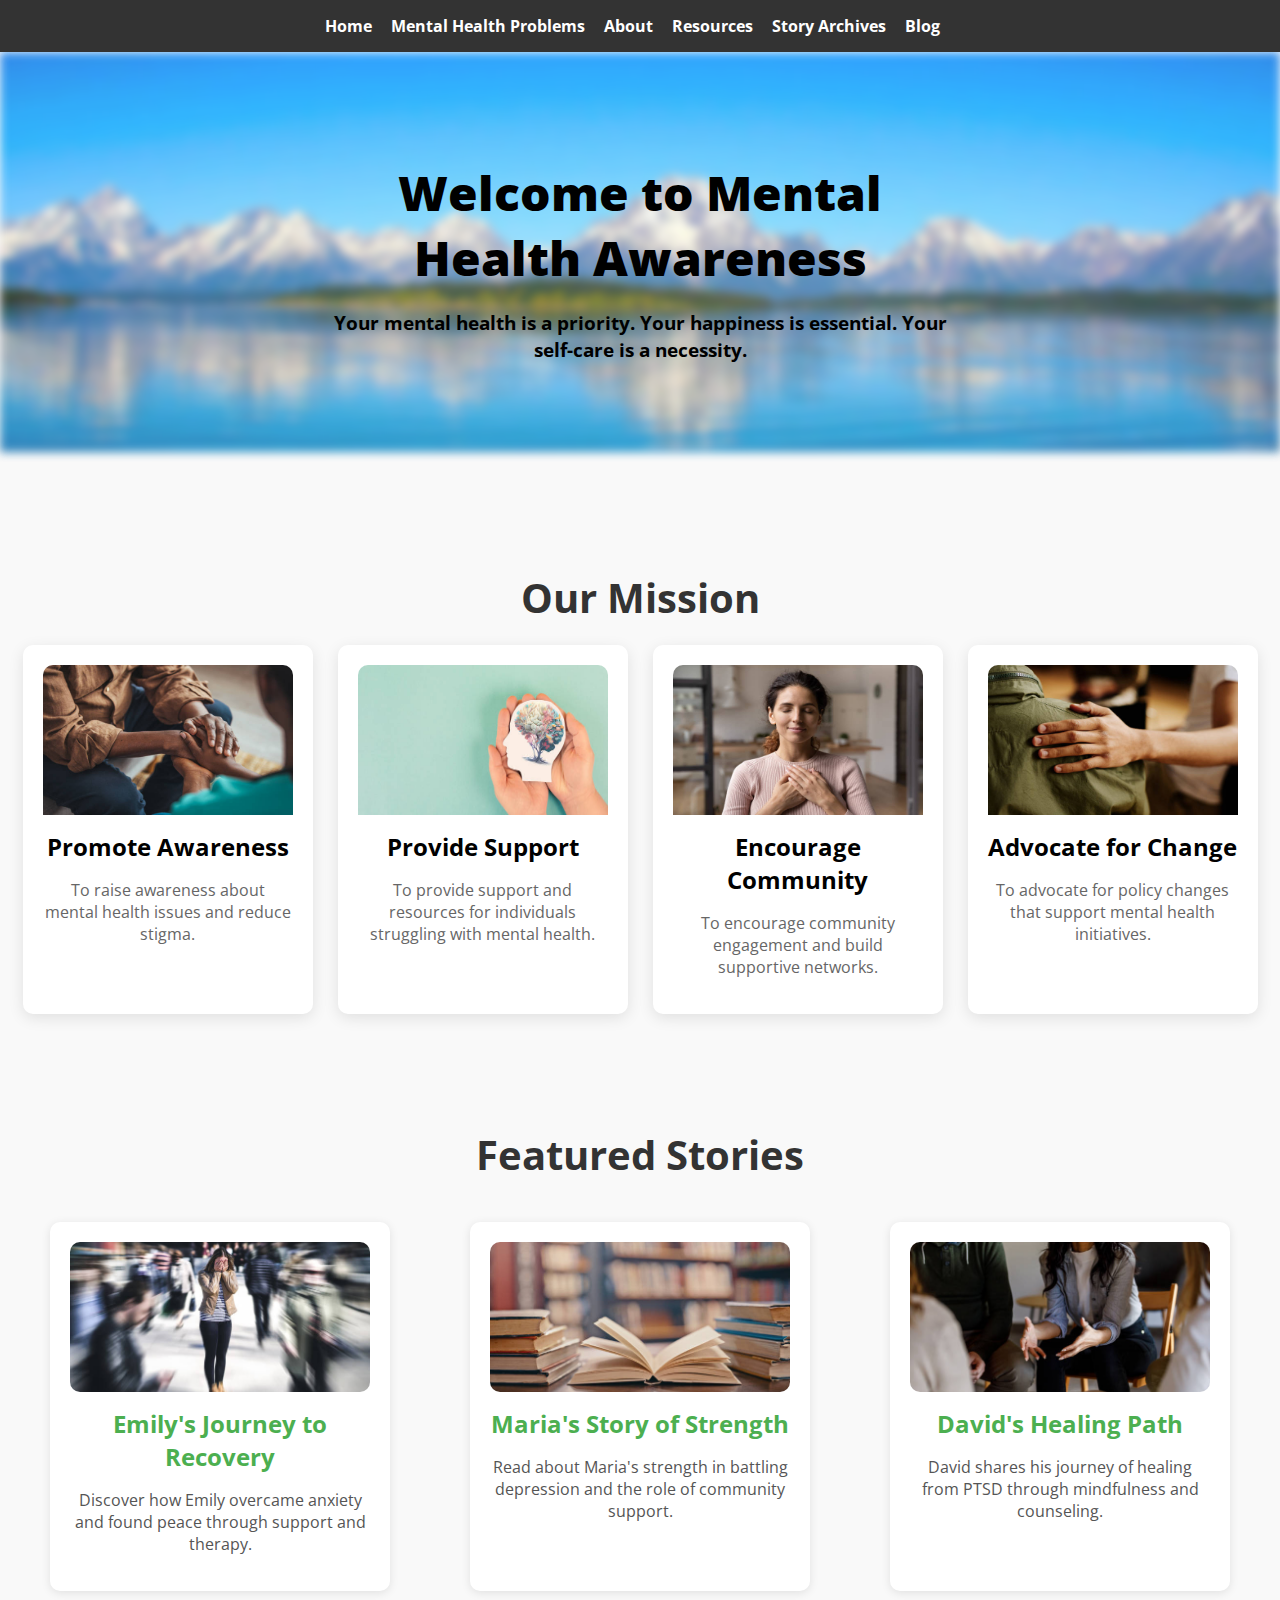
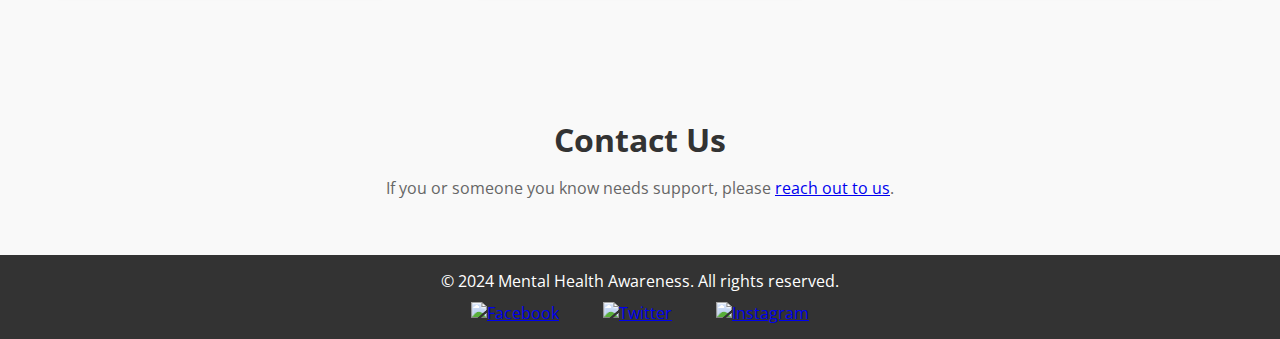
==== index.html @ 05c7d30b "Initial commit" ====
<!DOCTYPE html>
<html lang="en">
<head>
    <meta charset="UTF-8">
    <meta name="viewport" content="width=device-width, initial-scale=1.0">
    <title>Mental Health Awareness</title>
    <link rel="stylesheet" href="assets/css/styles.css">
    <link href="https://fonts.googleapis.com/css2?family=Open+Sans:wght@400;700&display=swap" rel="stylesheet">
</head>
<body>
    <!-- Navigation Bar -->
    <nav class="navbar">
        <ul>
            <li><a href="index.html">Home</a></li>
            <li><a href="mental-health-problems.html">Mental Health Problems</a></li>
            <li><a href="about.html">About</a></li>
            <li><a href="resources.html">Resources</a></li>
            <li><a href="archives.html">Story Archives</a></li>
            <li><a href="blog.html">Blog</a></li>

        </ul>
    </nav>

    <!-- Welcome Section with Blurred Image -->
    <div class="welcome-section">
        <div class="welcome-text">
            <h1>Welcome to Mental Health Awareness</h1>
            <p>Your mental health is a priority. Your happiness is essential. Your self-care is a necessity.</p>
        </div>
        <img src="assets/images/banner1.jpg" alt="Mental Health Awareness" class="welcome-image">
    </div>

    <!-- Our Mission Section -->
    <section class="mission">
        <h2>Our Mission</h2>
        <div class="mission-cards">
            <div class="mission-card">
                <img src="assets/images/picture1.jpg" alt="Mission 1">
                <h3>Promote Awareness</h3>
                <p>To raise awareness about mental health issues and reduce stigma.</p>
            </div>
            <div class="mission-card">
                <img src="assets/images/picture2.jpg" alt="Mission 2">
                <h3>Provide Support</h3>
                <p>To provide support and resources for individuals struggling with mental health.</p>
            </div>
            <div class="mission-card">
                <img src="assets/images/picture3.jpg" alt="Mission 3">
                <h3>Encourage Community</h3>
                <p>To encourage community engagement and build supportive networks.</p>
            </div>
            <div class="mission-card">
                <img src="assets/images/picture4.jpg" alt="Mission 4">
                <h3>Advocate for Change</h3>
                <p>To advocate for policy changes that support mental health initiatives.</p>
            </div>
        </div>
    </section>

    <!-- Stories Section -->
    <section class="stories">
        <h2>Featured Stories</h2>
        <div class="story-cards">
            <div class="card">
                <img src="assets/images/story1.jpg" alt="John's Journey" class="card-image">
                <h3>Emily's Journey to Recovery</h3>
                <p>Discover how Emily overcame anxiety and found peace through support and therapy.</p>
            </div>
            <div class="card">
                <img src="assets/images/story2.jpg" alt="Maria's Story" class="card-image">
                <h3>Maria's Story of Strength</h3>
                <p>Read about Maria's strength in battling depression and the role of community support.</p>
            </div>
            <div class="card">
                <img src="assets/images/story3.jpg" alt="David's Healing Path" class="card-image">
                <h3>David's Healing Path</h3>
                <p>David shares his journey of healing from PTSD through mindfulness and counseling.</p>
            </div>
        </div>
    </section>

    <!-- Contact Us Section -->
    <section class="contact">
        <h2>Contact Us</h2>
        <p>If you or someone you know needs support, please <a href="contact.html">reach out to us</a>.</p>
    </section>

    <!-- Footer -->
    <footer>
        <p>&copy; 2024 Mental Health Awareness. All rights reserved.</p>
        <div class="social-icons">
            <a href="#"><img src="assets/icons/facebook.png" alt="Facebook"></a>
            <a href="#"><img src="assets/icons/twitter.png" alt="Twitter"></a>
            <a href="#"><img src="assets/icons/instagram.png" alt="Instagram"></a>
        </div>
    </footer>

    <script src="assets/js/script.js"></script>
</body>
</html>
---- assets/css/styles.css ----
/* General styles */
body {
    font-family: 'Open Sans', sans-serif;
    margin: 0;
    padding: 0;
    box-sizing: border-box;
    background-color: #f9f9f9;
    opacity: 0; /* Start invisible for fade effect */
    transition: opacity 1s ease; /* Fade-in effect */
}

/* Fade in effect on load */
body.loaded {
    opacity: 1; /* Fully visible when loaded */
}

/* Navbar */
.navbar {
    background-color: #333;
    padding: 15px;
    text-align: center;
}

.navbar ul {
    list-style-type: none;
    margin: 0;
    padding: 0;
}

.navbar ul li {
    display: inline;
    margin-right: 15px;
}

.navbar ul li a {
    color: white;
    text-decoration: none;
    font-weight: bold;
    transition: color 0.3s ease;
}

.navbar ul li a:hover {
    color: #00b4d8;
}

/* Welcome Section */
.welcome-section {
    position: relative;
    text-align: center;
    margin-bottom: 40px;
}

.welcome-image {
    width: 100%;
    height: 400px;
    object-fit: cover;
    filter: blur(5px);
    opacity: 0.8;
}

.welcome-text {
    position: absolute;
    top: 50%;
    left: 50%;
    transform: translate(-50%, -50%);
    text-align: center;
    z-index: 2;
}

.welcome-text h1 {
    font-size: 3rem;
    margin-bottom: 10px;
    font-weight: 900;
    color: black;
}

.welcome-text p {
    font-size: 1.2rem;
    font-weight: 700;
    color: black;
}

/* Our Mission Section */
.mission {
    text-align: center;
    padding: 40px 0;
}

.mission h2 {
    font-size: 2.5rem;
    margin-bottom: 20px;
    font-weight: bold;
    color: #333;
}

.mission-cards {
    display: flex;
    justify-content: space-around;
    flex-wrap: wrap;
    gap: 20px;
    padding: 0 20px;
}

.mission-card {
    background-color: white;
    padding: 20px;
    width: 250px;
    border-radius: 10px;
    box-shadow: 0 4px 15px rgba(0, 0, 0, 0.1);
    transition: transform 0.3s ease;
}

.mission-card img {
    width: 100%;
    height: 150px;
    border-radius: 10px 10px 0 0; /* Round top corners */
}

.mission-card h3 {
    font-size: 1.5rem;
    margin: 10px 0 5px;
}

.mission-card p {
    font-size: 1rem;
    color: #666;
}

/* Stories Section */
.stories {
    text-align: center;
    padding: 40px 0;
}

.stories h2 {
    font-size: 2.5rem;
    margin-bottom: 20px;
    font-weight: bold;
    color: #333;
}

.story-cards {
    display: flex;
    justify-content: space-around;
    flex-wrap: wrap;
    gap: 20px;
    padding: 0 20px;
}

.card {
    background-color: white;
    padding: 20px;
    width: 300px;
    border-radius: 10px;
    box-shadow: 0 4px 15px rgba(0, 0, 0, 0.1);
    transition: transform 0.3s ease, box-shadow 0.3s ease;
}

.card-image {
    width: 100%;
    height: 150px;
    object-fit: cover;
    border-radius: 10px 10px 0 0; /* Round top corners */
}

.card h3 {
    font-size: 1.5rem;
    margin: 10px 0 5px;
    font-weight: bold;
    color: #333;
}

.card p {
    font-size: 1rem;
    color: #666;
}

.card:hover {
    transform: translateY(-10px);
    box-shadow: 0 6px 20px rgba(0, 0, 0, 0.2);
}

/* Contact Section */
.contact {
    text-align: center;
    padding: 40px 0;
}

.contact h2 {
    font-size: 2rem;
    margin-bottom: 10px;
    font-weight: bold;
    color: #333;
}

.contact p {
    font-size: 1rem;
    color: #666;
}

/* Footer */
footer {
    background-color: #333;
    color: white;
    text-align: center;
    padding: 20px 0;
}

footer p {
    margin: 10px 0;
}

.social-icons a {
    margin: 0 10px;
}






/*Mental Health Problems*/


/* General styles */
body {
    font-family: 'Open Sans', sans-serif;
    margin: 0;
    padding: 0;
    box-sizing: border-box;
    background-color: #f9f9f9;
    overflow-x: hidden;
}

/* Navbar */
.navbar {
    background-color: #333;
    padding: 15px;
    text-align: center;
}

.navbar ul {
    list-style-type: none;
    margin: 0;
    padding: 0;
}

.navbar ul li {
    display: inline;
    margin-right: 15px;
}

.navbar ul li a {
    color: white;
    text-decoration: none;
    font-weight: bold;
    transition: color 0.3s ease;
}

.navbar ul li a:hover {
    color: #00b4d8;
}

/* Header */
.header {
    text-align: center;
    padding: 40px 20px;
    background-color: #0077b6;
    color: white;
    animation: fadeIn 1s ease-in-out;
}

.header h1 {
    font-size: 3rem;
    margin: 0;
}

.header p {
    font-size: 1.2rem;
}
/* Center all heading elements */
h1, h2, h3, h4, h5, h6 {
    text-align: center;
}

/* Problems Section */
.problems-section {
    padding: 40px 20px;
    max-width: 1200px;
    margin: auto;
}

.problem {
    margin-bottom: 40px;
    padding: 20px;
    border: 1px solid #0077b6;
    border-radius: 10px;
    transition: transform 0.3s ease, box-shadow 0.3s ease;
}

.problem:hover {
    transform: translateY(-5px);
    box-shadow: 0 8px 20px rgba(0, 119, 182, 0.2);
}

.problem h2 {
    font-size: 2.5rem;
    margin-bottom: 10px;
    font-weight: bold;
    color: #333;
}

.problem-image {
    max-width: 80%; /* Adjust this value as needed */
    height: auto;
    border-radius: 10px;
    box-shadow: 0 4px 15px rgba(0, 0, 0, 0.1);
    margin-bottom: 15px;
    display: block; /* Ensures the image is centered */
    margin-left: auto; /* Center the image */
    margin-right: auto; /* Center the image */
}


.problem p {
    font-size: 1rem;
    color: #666;
    line-height: 1.6;
}

/* Footer */
footer {
    background-color: #333;
    color: white;
    text-align: center;
    padding: 15px;
}

footer p {
    margin: 0;
}

.social-icons {
    margin-top: 10px;
}

.social-icons a {
    margin: 0 10px;
    transition: opacity 0.3s ease;
}

.social-icons a:hover {
    opacity: 0.7;
}

/* Animations */
@keyframes fadeIn {
    from {
        opacity: 0;
    }
    to {
        opacity: 1;
    }
}

/* Responsive Design */
@media (max-width: 768px) {
    .navbar ul li {
        display: block;
        margin: 10px 0;
    }

    .header h1 {
        font-size: 2.5rem;
    }

    .problem h2 {
        font-size: 2rem;
    }

    .problem {
        padding: 15px;
    }
}



/*Resources page */



body {
    font-family: 'Open Sans', sans-serif;
    margin: 0;
    padding: 0;
    background-color: #f4f4f4;
}

/* Navigation Bar Styles */
.navbar {
    background-color: #4CAF50;
    padding: 15px;
    position: sticky;
    top: 0;
    z-index: 1000;
}
.navbar ul {
    list-style: none;
    padding: 0;
}
.navbar ul li {
    display: inline;
    margin-right: 20px;
}
.navbar a {
    color: white;
    text-decoration: none;
    font-weight: bold;
}

/* Header Styles */
.header {
    text-align: center;
    padding: 50px 20px;
    background-color: #4CAF50;
    color: white;
}

/* Resources Section */
.resources-container {
    display: flex;
    flex-wrap: wrap;
    justify-content: center;
    padding: 20px;
}
.resources-container h2 {
    width: 100%;
    text-align: center;
    margin: 20px 0;
    color: #333;
}
.card {
    background: white;
    border-radius: 10px;
    box-shadow: 0 2px 10px rgba(0, 0, 0, 0.1);
    margin: 20px;
    padding: 20px;
    width: 300px;
    transition: transform 0.3s, box-shadow 0.3s;
}
.card:hover {
    transform: scale(1.05);
    box-shadow: 0 4px 20px rgba(0, 0, 0, 0.2);
}
.card img {
    width: 100%;
    border-radius: 10px;
}
.card h3 {
    margin-top: 10px;
    color: #4CAF50;
}
.card p {
    color: #555;
}
.resource-button {
    background-color: #4CAF50;
    color: white;
    border: none;
    padding: 10px;
    border-radius: 5px;
    cursor: pointer;
    transition: background-color 0.3s;
}
.resource-button:hover {
    background-color: #45a049;
}

/* Video Embed Styles */
.video-container {
    text-align: center;
    margin: 40px 0;
}

/* Modal Styles */
.modal {
    display: none; 
    position: fixed; 
    z-index: 1000; 
    left: 0;
    top: 0;
    width: 100%; 
    height: 100%; 
    overflow: auto; 
    background-color: rgb(0,0,0); 
    background-color: rgba(0,0,0,0.4); 
    padding-top: 60px; 
}
.modal-content {
    background-color: #fefefe;
    margin: 5% auto; 
    padding: 20px;
    border: 1px solid #888;
    width: 80%; 
}
.close {
    color: #aaa;
    float: right;
    font-size: 28px;
    font-weight: bold;
}
.close:hover,
.close:focus {
    color: black;
    text-decoration: none;
    cursor: pointer;
}

/* Footer Styles */
footer {
    background-color: #4CAF50;
    color: white;
    text-align: center;
    padding: 20px 0;
}
.social-icons img {
    width: 24px;
    margin: 0 10px;
}





/*Story Archives */

/* General styles */
body {
    font-family: 'Open Sans', sans-serif;
    margin: 0;
    padding: 0;
    box-sizing: border-box;
    background-color: #f9f9f9;
}

/* Navbar */
.navbar {
    background-color: #333;
    padding: 15px;
    text-align: center;
}

.navbar ul {
    list-style-type: none;
    margin: 0;
    padding: 0;
}

.navbar ul li {
    display: inline;
    margin-right: 15px;
}

.navbar ul li a {
    color: white;
    text-decoration: none;
    font-weight: bold;
    transition: color 0.3s ease;
}

.navbar ul li a:hover {
    color: #00b4d8;
}

/* Header */
.header {
    text-align: center;
    padding: 40px 20px;
    background-color: #0077b6;
    color: white;
    animation: fadeIn 1s ease-in-out;
}

.header h1 {
    font-size: 3rem;
    margin: 0;
}

.header p {
    font-size: 1.2rem;
}

/* Stories Section */
.stories-section {
    padding: 40px 20px;
    max-width: 1200px;
    margin: auto;
    position: relative;
}

.stories-section h2 {
    text-align: center;
    margin-bottom: 20px;
    font-size: 2.5rem;
    color: #333;
}

/* Background Image */
.background-image {
    position: relative;
    height: 300px;
    overflow: hidden;
    border-radius: 10px;
}

.bg-img {
    width: 100%;
    height: 100%;
    object-fit: cover;
    filter: brightness(0.7);
    transition: filter 0.5s ease;
}

.background-image:hover .bg-img {
    filter: brightness(1);
}

.overlay {
    position: absolute;
    top: 0;
    left: 0;
    right: 0;
    bottom: 0;
    background: rgba(0, 0, 0, 0.5);
    transition: opacity 0.5s ease;
}

.background-image:hover .overlay {
    opacity: 0;
}

/* Story Wrappers */
.story-wrapper {
    display: flex;
    align-items: center;
    margin: 20px 0;
    animation: slideIn 0.5s ease forwards;
}

.story-wrapper.reverse {
    flex-direction: row-reverse;
}

/* Half Image */
.half-image {
    flex: 1;
    position: relative;
    overflow: hidden;
    border-radius: 10px;
    box-shadow: 0 4px 10px rgba(0, 0, 0, 0.1);
}

.story-image {
    width: 100%;
    height: auto;
    object-fit: cover;
    border-radius: 10px;
    transition: transform 0.3s ease;
}

.half-image:hover .story-image {
    transform: scale(1.05);
}

/* Story Text */
.story-text {
    flex: 1;
    padding: 20px;
    background-color: white;
    border-radius: 10px;
    margin-left: 15px;
    box-shadow: 0 4px 10px rgba(0, 0, 0, 0.1);
    transition: transform 0.3s ease;
}

.story-text h3 {
    color: #0077b6;
}

.story-text p {
    color: #666;
    line-height: 1.6;
}

.read-more {
    display: block;
    text-align: center;
    background-color: #0077b6;
    color: white;
    padding: 10px 0;
    text-decoration: none;
    border-radius: 5px;
    margin-top: 10px;
    transition: background-color 0.3s ease;
}

.read-more:hover {
    background-color: #005f8a;
}

/* Footer */
footer {
    background-color: #333;
    color: white;
    text-align: center;
    padding: 15px;
}

footer p {
    margin: 0;
}

.social-icons {
    margin-top: 10px;
}

.social-icons a {
    margin: 0 10px;
    transition: opacity 0.3s ease;
}

.social-icons a:hover {
    opacity: 0.7;
}

/* Animations */
@keyframes fadeIn {
    from {
        opacity: 0;
    }
    to {
        opacity: 1;
    }
}

@keyframes slideIn {
    from {
        transform: translateY(20px);
        opacity: 0;
    }
    to {
        transform: translateY(0);
        opacity: 1;
    }
}
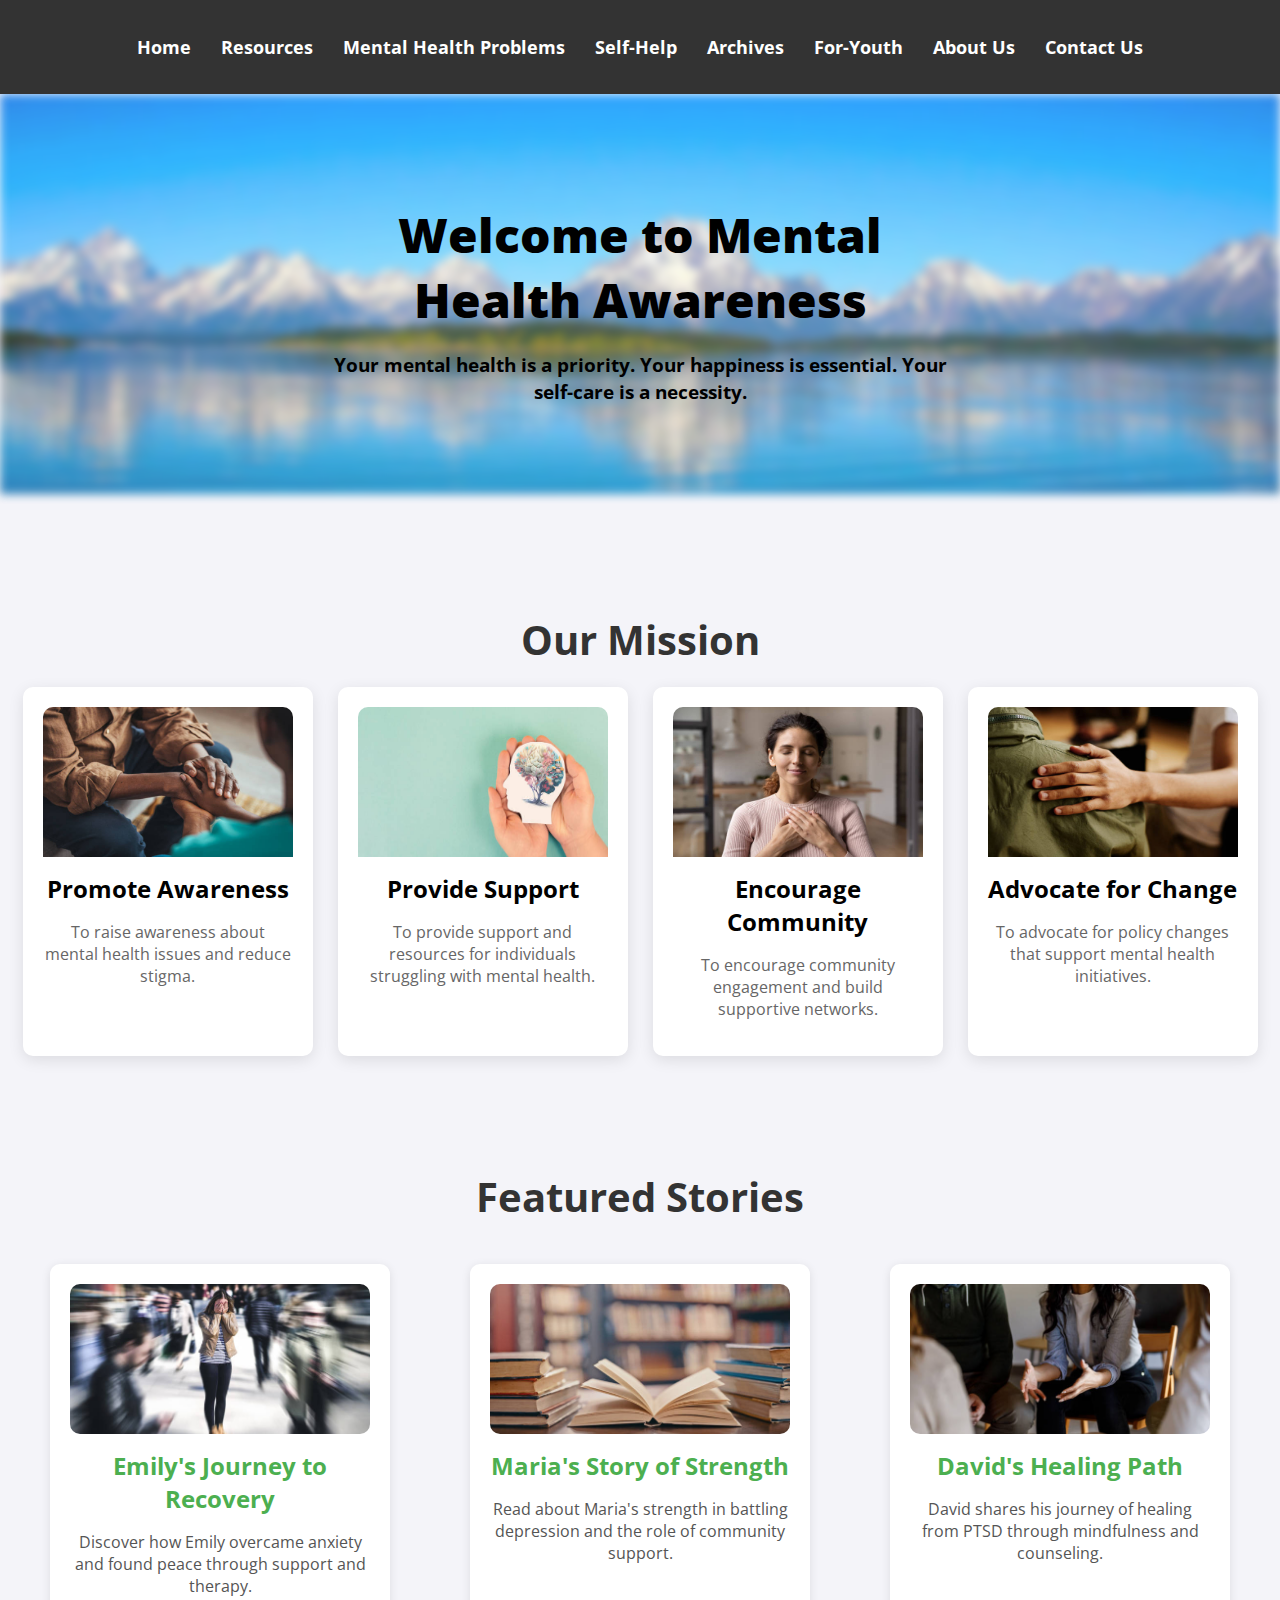
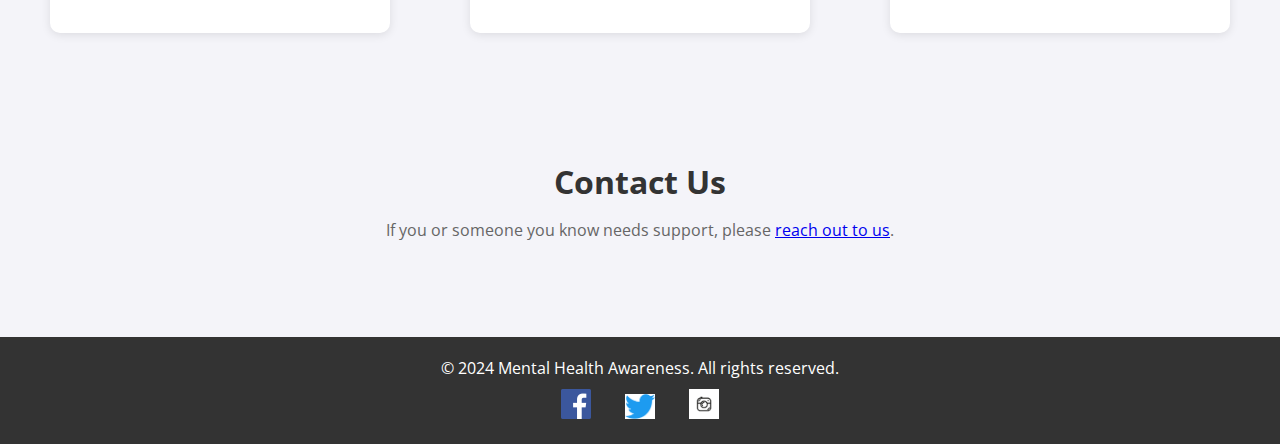
==== commit f8a00d50: "Updated" ====
--- a/index.html
+++ b/index.html
@@ -12,11 +12,13 @@
     <nav class="navbar">
         <ul>
             <li><a href="index.html">Home</a></li>
+            <li><a href="resources.html">Resources</a></li>
             <li><a href="mental-health-problems.html">Mental Health Problems</a></li>
-            <li><a href="about.html">About</a></li>
-            <li><a href="resources.html">Resources</a></li>
-            <li><a href="archives.html">Story Archives</a></li>
-            <li><a href="blog.html">Blog</a></li>
+            <li><a href="self-help-tools.html">Self-Help</a></li>
+            <li><a href="archives.html">Archives</a></li>
+            <li><a href="youth.html">For-Youth</a></li>
+            <li><a href="about.html">About Us</a></li>
+            <li><a href="contact.html">Contact Us</a></li>
 
         </ul>
     </nav>
@@ -89,9 +91,9 @@
     <footer>
         <p>&copy; 2024 Mental Health Awareness. All rights reserved.</p>
         <div class="social-icons">
-            <a href="#"><img src="assets/icons/facebook.png" alt="Facebook"></a>
-            <a href="#"><img src="assets/icons/twitter.png" alt="Twitter"></a>
-            <a href="#"><img src="assets/icons/instagram.png" alt="Instagram"></a>
+            <a href="#"><img src="assets/images/facebook.png" alt="Facebook"></a>
+            <a href="#"><img src="assets/images/twitter.png" alt="Twitter"></a>
+            <a href="#"><img src="assets/images/instagram.jpg" alt="Instagram"></a>
         </div>
     </footer>
 
--- a/assets/css/styles.css
+++ b/assets/css/styles.css
@@ -754,3 +754,526 @@
     }
 }
 
+
+
+
+
+
+
+
+/* Self help Tools */
+
+
+/* General styles */
+body {
+    font-family: 'Open Sans', sans-serif;
+    margin: 0;
+    padding: 0;
+    box-sizing: border-box;
+    background-color: #f4f4f9;
+}
+
+/* Navbar */
+.navbar {
+    background-color: #333;
+    padding: 15px;
+    text-align: center;
+}
+
+.navbar ul {
+    list-style-type: none;
+    margin: 0;
+    padding: 0;
+}
+
+.navbar ul li {
+    display: inline;
+    margin-right: 15px;
+}
+
+.navbar ul li a {
+    color: white;
+    text-decoration: none;
+    font-weight: bold;
+    transition: color 0.3s ease;
+}
+
+.navbar ul li a:hover {
+    color: #00b4d8;
+}
+
+/* Header */
+.header {
+    text-align: center;
+    padding: 40px 20px;
+    background-color: #0077b6;
+    color: white;
+    animation: fadeIn 1s ease-in-out;
+}
+
+.header h1 {
+    font-size: 3rem;
+    margin: 0;
+}
+
+.header p {
+    font-size: 1.2rem;
+}
+
+/* Tools Section */
+.tools-section {
+    padding: 40px 20px;
+    max-width: 1200px;
+    margin: auto;
+}
+
+.tools-section h2 {
+    text-align: center;
+    margin-bottom: 20px;
+    font-size: 2.5rem;
+    color: #333;
+}
+
+/* Individual Tool Styles */
+.tool {
+    background-color: white;
+    padding: 20px;
+    border-radius: 10px;
+    box-shadow: 0 4px 10px rgba(0, 0, 0, 0.1);
+    margin-bottom: 30px;
+    transition: transform 0.3s ease;
+}
+
+.tool:hover {
+    transform: translateY(-10px);
+}
+
+/* Mood Tracking Section */
+.mood-icons {
+    display: flex;
+    justify-content: space-around;
+    margin: 20px 0;
+}
+
+.mood-btn {
+    background-color: transparent;
+    border: none;
+    cursor: pointer;
+    text-align: center;
+}
+
+.mood-btn img {
+    width: 50px;
+    height: 50px;
+    display: block;
+    margin: auto;
+}
+
+.mood-btn:hover img {
+    transform: scale(1.1);
+}
+
+.mood-result h4 {
+    text-align: center;
+    color: #0077b6;
+}
+
+/* Breathing Exercise Section */
+.breathing-exercise {
+    text-align: center;
+}
+
+.start-exercise-btn {
+    background-color: #0077b6;
+    color: white;
+    border: none;
+    padding: 10px 20px;
+    border-radius: 5px;
+    cursor: pointer;
+    font-size: 1.1rem;
+    transition: background-color 0.3s ease;
+}
+
+.start-exercise-btn:hover {
+    background-color: #005f8a;
+}
+
+.breathing-animation {
+    width: 100px;
+    height: 100px;
+    border-radius: 50%;
+    background-color: #00b4d8;
+    margin: 20px auto;
+    animation: breatheInOut 6s infinite;
+    visibility: hidden;
+}
+
+@keyframes breatheInOut {
+    0% {
+        transform: scale(1);
+    }
+    50% {
+        transform: scale(1.5);
+    }
+    100% {
+        transform: scale(1);
+    }
+}
+
+/* Guided Meditation Section */
+.meditation-buttons {
+    display: flex;
+    justify-content: space-around;
+    margin: 20px 0;
+}
+
+.meditation-buttons button {
+    background-color: #0077b6;
+    color: white;
+    border: none;
+    padding: 10px 20px;
+    border-radius: 5px;
+    cursor: pointer;
+    transition: background-color 0.3s ease;
+}
+
+.meditation-buttons button:hover {
+    background-color: #005f8a;
+}
+
+.meditation-progress {
+    text-align: center;
+    margin-top: 20px;
+}
+
+.meditation-progress h4 {
+    color: #0077b6;
+}
+
+/* Journaling Section */
+.journaling-prompt {
+    text-align: center;
+}
+
+textarea {
+    width: 100%;
+    padding: 15px;
+    margin-top: 20px;
+    border: 1px solid #ccc;
+    border-radius: 5px;
+    font-size: 1rem;
+}
+
+.new-prompt-btn {
+    background-color: #0077b6;
+    color: white;
+    border: none;
+    padding: 10px 20px;
+    border-radius: 5px;
+    cursor: pointer;
+    margin-top: 20px;
+}
+
+.new-prompt-btn:hover {
+    background-color: #005f8a;
+}
+
+/* Footer */
+footer {
+    background-color: #333;
+    padding: 20px;
+    color: white;
+    text-align: center;
+    margin-top: 40px;
+}
+
+.social-icons img {
+    width: 30px;
+    margin: 0 10px;
+    display: inline-block;
+}
+
+/* Animations */
+@keyframes fadeIn {
+    from {
+        opacity: 0;
+    }
+    to {
+        opacity: 1;
+    }
+}
+
+
+
+
+
+
+/* About US */
+
+/* General Styles */
+body, html {
+    margin: 0;
+    padding: 0;
+    font-family: 'Open Sans', sans-serif;
+    scroll-behavior: smooth;
+}
+
+/* Navbar */
+.navbar ul {
+    display: flex;
+    justify-content: center;
+    padding: 20px;
+    background-color: #333;
+    list-style: none;
+}
+
+.navbar ul li {
+    margin: 0 15px;
+}
+
+.navbar ul li a {
+    color: white;
+    text-decoration: none;
+    font-size: 18px;
+}
+
+.navbar ul li a:hover {
+    text-decoration: underline;
+}
+
+/* About Us Section */
+.about-us {
+    position: relative;
+    height: 100vh;
+    background: url('assets/images/about-bg.jpg') no-repeat center center/cover;
+    display: flex;
+    justify-content: center;
+    align-items: center;
+}
+
+.about-content {
+    text-align: center;
+    color: white;
+    background-color: rgba(0, 0, 0, 0.6);
+    padding: 30px;
+    border-radius: 10px;
+    max-width: 600px;
+    animation: fadeIn 2s ease-in-out;
+}
+
+.about-content h1 {
+    font-size: 48px;
+    margin-bottom: 20px;
+}
+
+.about-content p {
+    font-size: 18px;
+    margin-bottom: 20px;
+}
+
+.btn-primary {
+    background-color: #1E90FF;
+    padding: 10px 20px;
+    color: white;
+    border: none;
+    border-radius: 5px;
+    cursor: pointer;
+    transition: background-color 0.3s ease;
+}
+
+.btn-primary:hover {
+    background-color: #4169E1;
+}
+
+/* Our Story Section */
+.our-story {
+    padding: 50px;
+    display: flex;
+    flex-direction: row;
+    justify-content: space-between;
+    align-items: center;
+    background-color: #f9f9f9;
+}
+
+.our-story .content {
+    max-width: 50%;
+}
+
+.our-story h2 {
+    font-size: 36px;
+    margin-bottom: 20px;
+}
+
+.our-story p {
+    font-size: 18px;
+    margin-bottom: 20px;
+}
+
+.story-video {
+    max-width: 40%;
+}
+
+.story-video video {
+    width: 100%;
+    border-radius: 10px;
+}
+
+/* Services Section */
+.services {
+    background-color: #efefef;
+    padding: 50px 20px;
+    text-align: center;
+}
+
+.services h2 {
+    font-size: 36px;
+    margin-bottom: 30px;
+}
+
+.services-container {
+    display: flex;
+    justify-content: space-around;
+}
+
+.service-card {
+    background-color: white;
+    padding: 20px;
+    border-radius: 10px;
+    box-shadow: 0 5px 15px rgba(0, 0, 0, 0.1);
+    width: 30%;
+    transition: transform 0.3s ease;
+}
+
+.service-card img {
+    max-width: 100%;
+    border-radius: 10px;
+    margin-bottom: 15px;
+}
+
+.service-card h3 {
+    font-size: 24px;
+    margin-bottom: 10px;
+}
+
+.service-card p {
+    font-size: 16px;
+}
+
+.service-card:hover {
+    transform: translateY(-10px);
+}
+
+/* Team Section */
+.team-section {
+    background-color: #f7f7f7;
+    padding: 50px;
+    text-align: center;
+}
+
+.team-section h2 {
+    font-size: 36px;
+    margin-bottom: 40px;
+}
+
+.team-container {
+    display: flex;
+    justify-content: space-around;
+    flex-wrap: wrap;
+}
+
+.team-member {
+    background-color: white;
+    padding: 20px;
+    margin: 10px;
+    width: 250px;
+    border-radius: 10px;
+    box-shadow: 0 5px 15px rgba(0, 0, 0, 0.1);
+    transition: transform 0.3s ease;
+}
+
+.team-member img {
+    max-width: 100%;
+    border-radius: 10px;
+    margin-bottom: 15px;
+}
+
+.member-info h3 {
+    font-size: 20px;
+    margin-bottom: 10px;
+}
+
+.social-icons {
+    margin-top: 10px;
+}
+
+.social-icons a img {
+    width: 30px;
+    margin: 0 5px;
+}
+
+.team-member:hover {
+    transform: translateY(-10px);
+}
+
+/* Testimonials Section */
+.testimonials {
+    background-color: #f9f9f9;
+    padding: 50px 20px;
+    text-align: center;
+}
+
+.testimonials h2 {
+    font-size: 36px;
+    margin-bottom: 30px;
+}
+
+.testimonial-container {
+    display: flex;
+    justify-content: space-around;
+    flex-wrap: wrap;
+}
+
+.testimonial {
+    background-color: white;
+    padding: 30px;
+    margin: 10px;
+    width: 45%;
+    border-radius: 10px;
+    box-shadow: 0 5px 15px rgba(0, 0, 0, 0.1);
+    font-size: 18px;
+}
+
+.testimonial h4 {
+    margin-top: 15px;
+    font-size: 20px;
+    font-weight: bold;
+}
+
+/* Footer */
+footer {
+    background-color: #333;
+    color: white;
+    padding: 20px;
+    text-align: center;
+}
+
+footer .social-icons {
+    margin-top: 10px;
+}
+
+footer .social-icons a img {
+    width: 30px;
+    margin: 0 5px;
+}
+
+/* Animations */
+@keyframes fadeIn {
+    from {
+        opacity: 0;
+        transform: translateY(30px);
+    }
+    to {
+        opacity: 1;
+        transform: translateY(0);
+    }
+}
